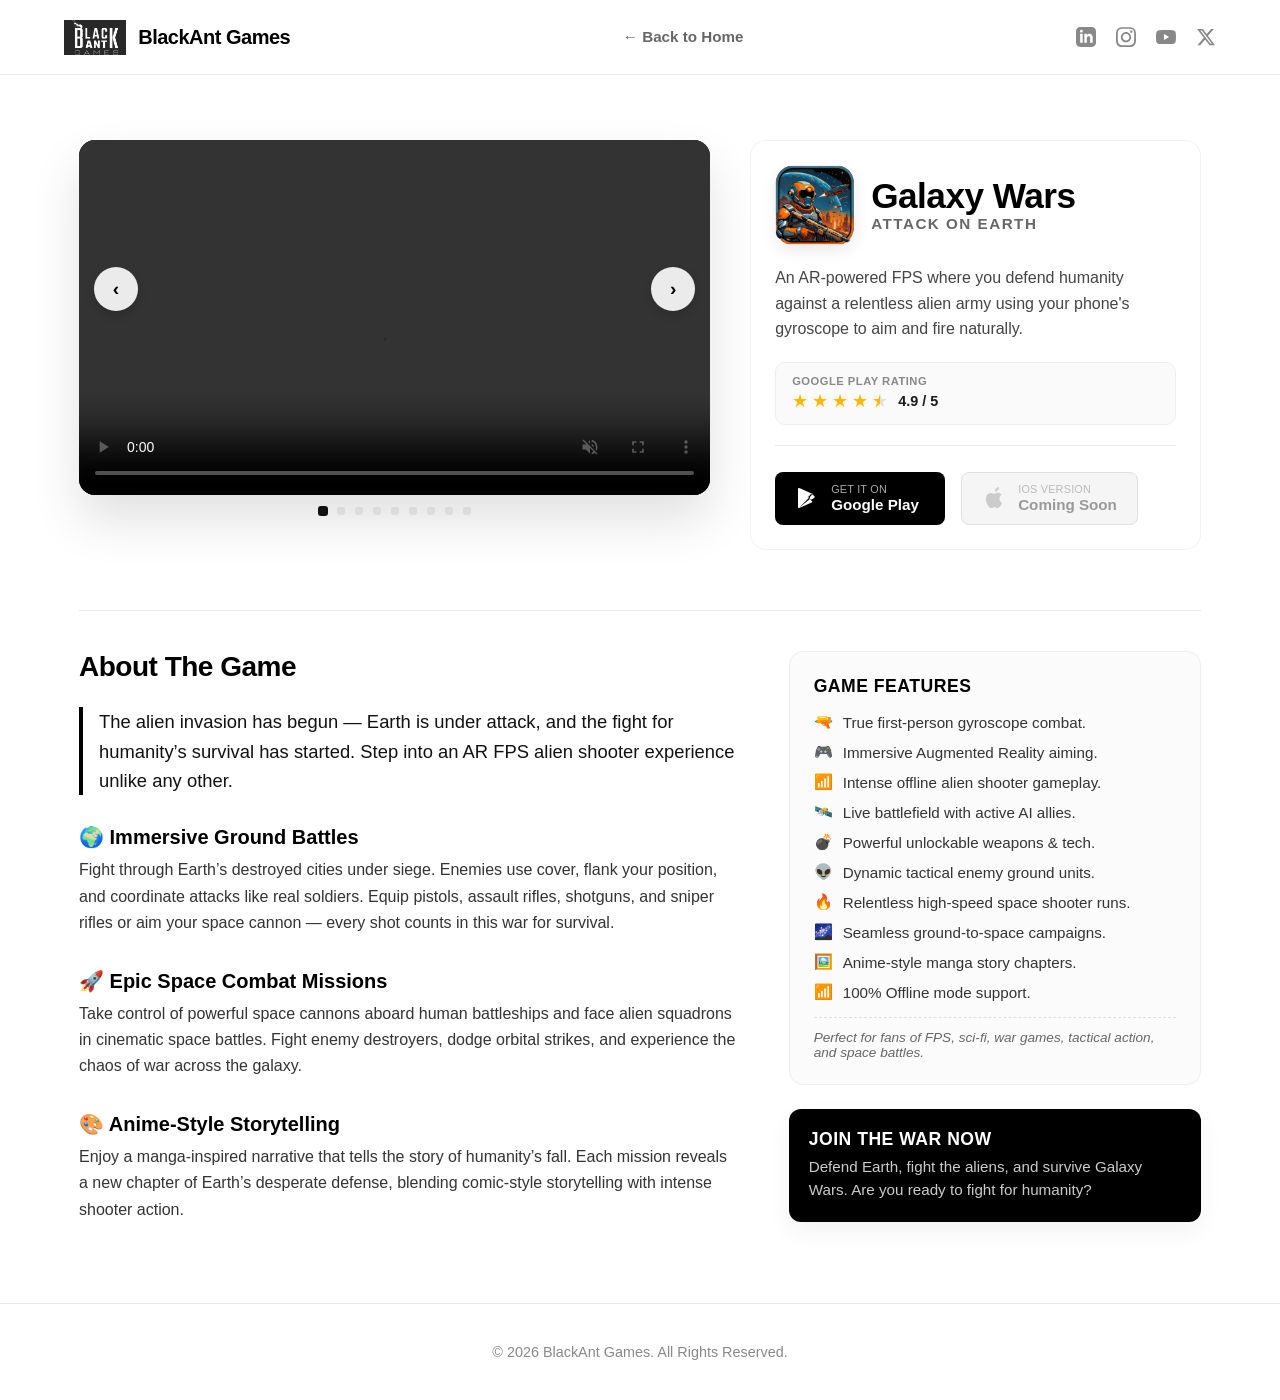
==== games/galaxy-wars.html @ 44670970 "WP_1: Added a new web page style, content and mechanism to populate it from config files" ====
<!DOCTYPE html>
<html lang="en">
<head>
    <meta charset="UTF-8">
    <meta name="viewport" content="width=device-width, initial-scale=1.0">
    <title>Galaxy Wars: Attack on Earth - BlackAnt Games</title>
    <meta name="description" content="Defend humanity from an unprecedented alien invasion. Pilot advanced starfighters and engage in epic space battles in Galaxy Wars: Attack on Earth.">
    <meta property="og:title" content="Galaxy Wars: Attack on Earth">
    <meta property="og:description" content="Engage in cinematic intergalactic dogfights. Download now on Android.">
    <meta property="og:image" content="../games_previews/gw_aoe/gw_aoe_promo.png">
    
    <link rel="icon" type="image/png" href="../assets/logo.png">
    <link rel="stylesheet" href="../style.css">
</head>
<body class="game-detail-page">

    <div class="game-page-bg" style="background-image: url('../games_previews/gw_aoe/gw_aoe_promo.png');"></div>

    <header class="site-header">
        <div class="logo-container">
            <img src="../assets/logo.png" alt="BlackAnt Games Logo" class="studio-logo" onerror="this.style.display='none';">
            <span class="logo-text">BlackAnt Games</span>
        </div>
        
        <nav class="main-nav">
            <ul>
                <li><a href="../index.html">← Back to Home</a></li>
            </ul>
        </nav>

        <div class="social-links">
            <a href="#" target="_blank" rel="noopener" aria-label="LinkedIn">
                <svg viewBox="0 0 24 24" xmlns="http://www.w3.org/2000/svg"><path d="M19 0h-14c-2.761 0-5 2.239-5 5v14c0 2.761 2.239 5 5 5h14c2.762 0 5-2.239 5-5v-14c0-2.761-2.238-5-5-5zm-11 19h-3v-11h3v11zm-1.5-12.268c-.966 0-1.75-.79-1.75-1.764s.784-1.764 1.75-1.764 1.75.79 1.75 1.764-.783 1.764-1.75 1.764zm13.5 12.268h-3v-5.604c0-3.368-4-3.113-4 0v5.604h-3v-11h3v1.765c1.396-2.586 7-2.777 7 2.476v6.759z"/></svg>
            </a>
            <a href="#" target="_blank" rel="noopener" aria-label="Instagram">
                <svg viewBox="0 0 24 24" xmlns="http://www.w3.org/2000/svg"><path d="M12 2.163c3.204 0 3.584.012 4.85.07 3.252.148 4.771 1.691 4.919 4.919.058 1.265.069 1.645.069 4.849 0 3.205-.012 3.584-.069 4.849-.149 3.225-1.664 4.771-4.919 4.919-1.266.058-1.644.07-4.85.07-3.204 0-3.584-.012-4.849-.07-3.26-.149-4.771-1.699-4.919-4.92-.058-1.265-.07-1.644-.07-4.849 0-3.204.013-3.583.07-4.849.149-3.227 1.664-4.771 4.919-4.919 1.266-.057 1.645-.069 4.849-.069zm0-2c-3.259 0-3.667.014-4.947.072-4.358.2-6.78 2.618-6.98 6.98-.059 1.281-.073 1.689-.073 4.948 0 3.259.014 3.668.072 4.948.2 4.358 2.618 6.78 6.98 6.98 1.281.058 1.689.072 4.948.072 3.259 0 3.668-.014 4.948-.072 4.354-.2 6.782-2.618 6.979-6.98.059-1.28.073-1.689.073-4.948 0 3.259-.014-3.667-.072-4.947-.196-4.354-2.617-6.78-6.979-6.98-1.281-.059-1.69-.073-4.949-.073zm0 5.838c-3.403 0-6.162 2.759-6.162 6.162s2.759 6.163 6.162 6.163 6.162-2.759 6.162-6.163c0-3.403-2.759-6.162-6.162-6.162zm0 10.162c-2.209 0-4-1.79-4-4 0-2.209 1.791-4 4-4s4 1.791 4 4c0 2.21-1.791 4-4 4zm6.406-11.845c-.796 0-1.441.645-1.441 1.44s.645 1.44 1.441 1.44c.795 0 1.439-.645 1.439-1.44s-.644-1.44-1.439-1.44z"/></svg>
            </a>
            <a href="#" target="_blank" rel="noopener" aria-label="YouTube">
                <svg viewBox="0 0 24 24" xmlns="http://www.w3.org/2000/svg"><path d="M23.498 6.186a3.016 3.016 0 0 0-2.122-2.136C19.505 3.545 12 3.545 12 3.545s-7.505 0-9.377.505A3.017 3.017 0 0 0 .502 6.186C0 8.07 0 12 0 12s0 3.93.502 5.814a3.016 3.016 0 0 0 2.122 2.136c1.871.505 9.376.505 9.376.505s7.505 0 9.377-.505a3.015 3.015 0 0 0 2.122-2.136C24 15.93 24 12 24 12s0-3.93-.502-5.814zM9.545 15.568V8.432L15.818 12l-6.273 3.568z"/></svg>
            </a>
            <a href="#" target="_blank" rel="noopener" aria-label="X">
                <svg viewBox="0 0 24 24" xmlns="http://www.w3.org/2000/svg"><path d="M18.244 2.25h3.308l-7.227 8.26 8.502 11.24H16.17l-5.214-6.817L4.99 21.75H1.68l7.73-8.835L1.254 2.25H8.08l4.713 6.231zm-1.161 17.52h1.833L7.084 4.126H5.117z"/></svg>
            </a>
        </div>
    </header>

    <main class="game-hub-container">
        
        <div class="game-hub-upper-grid">
            
            <div class="game-hub-media-side">
                <div class="game-media-side" id="slider-galaxy-wars">
                    <button class="slider-arrow arrow-left" aria-label="Previous Frame">&#8249;</button>
                    <div class="slider-viewport">
                        <div class="slide-item active" data-type="video">
                            <video muted playsinline autoplay controls src="../games_previews/gw_aoe/GW_AoE_GamePlayTrailer.mp4"></video>
                        </div>
                        <div class="slide-item" data-type="image">
                            <img src="../games_previews/gw_aoe/gw_aoe_1.png" alt="Galaxy Wars combat on land">
                        </div>
                        <div class="slide-item" data-type="image">
                            <img src="../games_previews/gw_aoe/gw_aoe_2.png" alt="Galaxy Wars space combat">
                        </div>
                        <div class="slide-item" data-type="image">
                            <img src="../games_previews/gw_aoe/gw_aoe_3.png" alt="Galaxy Wars comic story">
                        </div>
                        <div class="slide-item" data-type="image">
                            <img src="../games_previews/gw_aoe/gw_aoe_4.png" alt="Galaxy Wars space cruisers fighting">
                        </div>
                        <div class="slide-item" data-type="image">
                            <img src="../games_previews/gw_aoe/gw_aoe_5.png" alt="Galaxy Wars multiple weapons">
                        </div>
                        <div class="slide-item" data-type="image">
                            <img src="../games_previews/gw_aoe/gw_aoe_6.png" alt="Galaxy Wars turret heavyfire weapons">
                        </div>
                        <div class="slide-item" data-type="image">
                            <img src="../games_previews/gw_aoe/gw_aoe_7.png" alt="Galaxy Wars enhanced interaction with gyroscope">
                        </div>
                        <div class="slide-item" data-type="image">
                            <img src="../games_previews/gw_aoe/gw_aoe_8.png" alt="Galaxy Wars play online comic image">
                        </div>
                    </div>
                    <button class="slider-arrow arrow-right" aria-label="Next Frame">&#8250;</button>
                </div>
                
                <div class="slider-dots-container">
                    <button class="slider-dot active" data-slide="0"></button>
                    <button class="slider-dot" data-slide="1"></button>
                    <button class="slider-dot" data-slide="2"></button>
                    <button class="slider-dot" data-slide="3"></button>
                    <button class="slider-dot" data-slide="4"></button>
                    <button class="slider-dot" data-slide="5"></button>
                    <button class="slider-dot" data-slide="6"></button>
                    <button class="slider-dot" data-slide="7"></button>
                    <button class="slider-dot" data-slide="8"></button>
                </div>
            </div>

            <div class="game-hub-info-side">
                <div class="game-hub-identity">
                    <img src="../games_previews/gw_aoe/GW_AoE_Icon.png" alt="Galaxy Wars Icon" class="game-hub-icon">
                    <div class="game-hub-title-block">
                        <h1>Galaxy Wars</h1>
                        <span class="game-hub-subtitle">Attack on Earth</span>
                    </div>
                </div>

                <p class="game-hub-summary">
                    An AR-powered FPS where you defend humanity against a relentless alien army using your phone's gyroscope to aim and fire naturally.
                </p>

                <div class="rating-badge-container">
                    <div class="store-rating-card">
                        <span class="store-name-label">Google Play Rating</span>
                        <div class="stars-row">
                            <span class="star-filled">★</span>
                            <span class="star-filled">★</span>
                            <span class="star-filled">★</span>
                            <span class="star-filled">★</span>
                            <span class="star-half">★</span>
                            <span class="rating-number">4.9 / 5</span>
                        </div>
                    </div>
                </div>

                <div class="hub-action-panel">
                    <div class="store-buttons-container">
                        <a href="https://play.google.com/store/apps/details?id=com.blackantgames.galaxywars" target="_blank" rel="noopener" class="btn-store">
                            <svg viewBox="0 0 24 24" xmlns="http://www.w3.org/2000/svg">
                                <path d="M3.609 1.814L13.783 12 3.609 22.186A2.235 2.235 0 0 1 3 20.63V3.37a2.235 2.235 0 0 1 .609-1.556zm11.29 9.071l2.766-2.765L4.85 2.193a1.442 1.442 0 0 0-1.04-.153l11.089 10.845zm4.234 1.115l-3.125 1.785-2.85-2.85 2.85-2.85 3.125 1.785a1.433 1.433 0 0 1 0 2.13zM4.85 21.807l12.815-5.927-2.766-2.766L3.81 21.96a1.442 1.442 0 0 0 1.04-.153z"/>
                            </svg>
                            <div class="btn-text-wrapper">
                                <span class="btn-text-small">Get it on</span>
                                <span class="btn-text-large">Google Play</span>
                            </div>
                        </a>

                        <div class="btn-store store-unavailable" title="iOS Version Coming Soon">
                            <svg viewBox="0 0 24 24" xmlns="http://www.w3.org/2000/svg">
                                <path d="M18.71 19.5c-.83 1.24-1.71 2.45-3.05 2.47-1.34.03-1.77-.79-3.29-.79-1.53 0-2 .77-3.27.82-1.31.05-2.3-1.32-3.14-2.53C4.25 17 2.94 12.45 4.7 9.39c.87-1.52 2.43-2.48 4.12-2.51 1.28-.02 2.5.87 3.29.87.78 0 2.26-1.07 3.81-.91.65.03 2.47.26 3.64 1.98-.09.06-2.17 1.28-2.15 3.81.03 3.02 2.65 4.03 2.68 4.04-.03.07-.42 1.44-1.38 2.83M15.97 4.17c.66-.81 1.11-1.93.99-3.06-1 .04-2.21.67-2.93 1.49-.62.69-1.16 1.84-1.01 2.96 1.12.09 2.27-.56 2.95-1.39z"/>
                            </svg>
                            <div class="btn-text-wrapper">
                                <span class="btn-text-small">iOS Version</span>
                                <span class="btn-text-large">Coming Soon</span>
                            </div>
                        </div>
                    </div>
                </div>
            </div>
        </div>

        <div class="game-hub-lower-details">
            <hr class="section-divider">
            
            <div class="details-layout-wrapper">
                <div class="details-main-narrative">
                    <h2 class="details-heading">About The Game</h2>
                    <p class="font-important">
                        The alien invasion has begun — Earth is under attack, and the fight for humanity’s survival has started. Step into an AR FPS alien shooter experience unlike any other.
                    </p>
                    
                    <div class="hub-features-showcase">
                        <div class="feature-pillar">
                            <h3>🌍 Immersive Ground Battles</h3>
                            <p>Fight through Earth’s destroyed cities under siege. Enemies use cover, flank your position, and coordinate attacks like real soldiers. Equip pistols, assault rifles, shotguns, and sniper rifles or aim your space cannon — every shot counts in this war for survival.</p>
                        </div>

                        <div class="feature-pillar">
                            <h3>🚀 Epic Space Combat Missions</h3>
                            <p>Take control of powerful space cannons aboard human battleships and face alien squadrons in cinematic space battles. Fight enemy destroyers, dodge orbital strikes, and experience the chaos of war across the galaxy.</p>
                        </div>

                        <div class="feature-pillar">
                            <h3>🎨 Anime-Style Storytelling</h3>
                            <p>Enjoy a manga-inspired narrative that tells the story of humanity’s fall. Each mission reveals a new chapter of Earth’s desperate defense, blending comic-style storytelling with intense shooter action.</p>
                        </div>
                    </div>
                </div>

                <div class="details-sidebar-checklist">
                    <div class="hub-features-list">
                        <h3>Game Features</h3>
                        <ul>
                            <li><span>🔫</span> True first-person gyroscope combat.</li>
                            <li><span>🎮</span> Immersive Augmented Reality aiming.</li>
                            <li><span>📶</span> Intense offline alien shooter gameplay.</li>
                            <li><span>🛰️</span> Live battlefield with active AI allies.</li>
                            <li><span>💣</span> Powerful unlockable weapons & tech.</li>
                            <li><span>👽</span> Dynamic tactical enemy ground units.</li>
                            <li><span>🔥</span> Relentless high-speed space shooter runs.</li>
                            <li><span>🌌</span> Seamless ground-to-space campaigns.</li>
                            <li><span>🖼️</span> Anime-style manga story chapters.</li>
                            <li><span>📶</span> 100% Offline mode support.</li>
                        </ul>
                        <p class="audience-tag">Perfect for fans of FPS, sci-fi, war games, tactical action, and space battles.</p>
                    </div>
                    
                    <div class="closing-cta-card">
                        <h4>Join the War Now</h4>
                        <p>Defend Earth, fight the aliens, and survive Galaxy Wars. Are you ready to fight for humanity?</p>
                    </div>
                </div>
            </div>
        </div>
    </main>

    <footer class="site-footer">
        <p>&copy; 2026 BlackAnt Games. All Rights Reserved.</p>
    </footer>

    <script>
        document.addEventListener("DOMContentLoaded", () => {
            const sliderContainer = document.getElementById("slider-galaxy-wars");
            const slides = sliderContainer.querySelectorAll(".slide-item");
            const leftArrow = sliderContainer.querySelector(".arrow-left");
            const rightArrow = sliderContainer.querySelector(".arrow-right");
            
            // FIXED: Using a generic document find rule since parents have rearranged
            const dots = document.querySelectorAll(".slider-dots-container .slider-dot");
            
            let currentIndex = 0;
            let rotationTimer = null;

            function clearRotationTimer() { if (rotationTimer) clearInterval(rotationTimer); }
            
            function startRotationTimer() {
                clearRotationTimer();
                if (slides[currentIndex].getAttribute("data-type") === "image") {
                    rotationTimer = setInterval(() => { showSlide(currentIndex + 1); }, 5000);
                }
            }

            function showSlide(index) {
                if (slides[currentIndex].getAttribute("data-type") === "video") {
                    const vid = slides[currentIndex].querySelector("video");
                    vid.pause(); 
                    vid.currentTime = 0;
                }
                
                slides[currentIndex].classList.remove("active");
                if(dots[currentIndex]) dots[currentIndex].classList.remove("active");
                
                currentIndex = (index + slides.length) % slides.length;
                
                slides[currentIndex].classList.add("active");
                if(dots[currentIndex]) dots[currentIndex].classList.add("active");

                if (slides[currentIndex].getAttribute("data-type") === "video") {
                    clearRotationTimer();
                    slides[currentIndex].querySelector("video").play().catch(() => {});
                } else {
                    startRotationTimer();
                }
            }

            // FIXED: Added the video listener so the browser knows exactly when to auto-advance
            const trailerVideo = sliderContainer.querySelector("video");
            if (trailerVideo) {
                trailerVideo.addEventListener("ended", () => {
                    showSlide(currentIndex + 1);
                });
            }

            leftArrow.addEventListener("click", () => showSlide(currentIndex - 1));
            rightArrow.addEventListener("click", () => showSlide(currentIndex + 1));
            
            // FIXED: Standard loop index mapping fix for active manual selections
            dots.forEach((dot, i) => {
                dot.addEventListener("click", () => { if(i !== currentIndex) showSlide(i); });
            });
            
            // Kickstart initial slide configuration setup
            if (slides[currentIndex].getAttribute("data-type") === "video") {
                clearRotationTimer();
                if (trailerVideo) trailerVideo.play().catch(() => {});
            } else {
                startRotationTimer();
            }
        });
    </script>
</body>
</html>
---- style.css ----
/* GLOBAL STYLES */
* {
    margin: 0;
    padding: 0;
    box-sizing: border-box;
}

html {
    scroll-behavior: smooth;
    font-family: -apple-system, BlinkMacSystemFont, 'Segoe UI', Roboto, Helvetica, Arial, sans-serif;
    background-color: #ffffff;
    color: #1a1a1a;
}

/* TOP HEADER NAVBAR */
.site-header {
    position: fixed;
    top: 0;
    left: 0;
    width: 100%;
    height: 75px;
    background: rgba(255, 255, 255, 0.95);
    backdrop-filter: blur(10px);
    display: flex;
    justify-content: space-between;
    align-items: center;
    padding: 0 5%;
    z-index: 1000;
    border-bottom: 1px solid #eaeaea;
}

.logo-container {
    display: flex;
    align-items: center;
    gap: 12px;
}

.studio-logo {
    height: 35px;
    width: auto;
}

.logo-text {
    font-weight: 800;
    font-size: 1.25rem;
    letter-spacing: -0.5px;
    color: #000;
}

.main-nav ul {
    display: flex;
    list-style: none;
    gap: 35px;
}

.main-nav a {
    color: #666;
    text-decoration: none;
    font-weight: 600;
    font-size: 0.95rem;
    transition: color 0.2s ease;
}

.main-nav a:hover {
    color: #000;
}

.social-links {
    display: flex;
    gap: 20px; /* Margins spacing layout structure gap */
    align-items: center;
}

.social-links a {
    display: flex;
    align-items: center;
    justify-content: center;
    text-decoration: none;
    transition: transform 0.2s ease;
}

/* Specific SVG Icon Resizing and Palette Adaptability Hooks */
.social-links svg {
    width: 20px;
    height: 20px;
    fill: #888888; /* Matches your studio's clean slate grey interface style */
    transition: fill 0.2s ease;
}

/* Hover transitions shift vector geometry seamlessly to pure charcoal black */
.social-links a:hover svg {
    fill: #000000;
}

.social-links a:hover {
    transform: translateY(-1px); /* Adds a premium subtle lift effect on hover */
}

/* HERO SECTION */
.hero-section {
    padding: 160px 5% 100px 5%;
    background: radial-gradient(circle at 90% 10%, #f3f4f6 0%, #ffffff 60%);
    text-align: center;
    border-bottom: 1px solid #eaeaea;
}

.hero-inner {
    max-width: 850px;
    margin: 0 auto;
}

.badge {
    display: inline-block;
    padding: 6px 16px;
    background: #1a1a1a;
    color: #fff;
    font-size: 0.8rem;
    font-weight: 700;
    text-transform: uppercase;
    letter-spacing: 1px;
    border-radius: 50px;
    margin-bottom: 25px;
}

.hero-section h1 {
    font-size: 3.5rem;
    font-weight: 800;
    line-height: 1.15;
    letter-spacing: -1.5px;
    color: #000;
    margin-bottom: 24px;
}

.hero-section p {
    font-size: 1.35rem;
    line-height: 1.6;
    color: #555;
}

/* INDIVIDUAL GAME SECTIONS WITCH TRANSPARENT PROMO BACKGROUNDS */
.game-entry-section {
    position: relative;
    width: 100%;
    /* CHANGED: Boosted padding to give content massive breathing room inside */
    padding: 100px 0; 
    /* NEW: Added a deep margin below each game section so they don't touch */
    margin-bottom: 120px; 
    display: flex;
    justify-content: center;
    align-items: center;
    overflow: hidden;
    /* NEW: Smooth clip rounding so the background images feel like standalone cards */
    border-radius: 24px; 
    box-shadow: 0 20px 40px rgba(0, 0, 0, 0.02);
}

.game-entry-section:last-of-type {
    margin-bottom: 40px;
}

.game-entry-section:nth-child(even) {
    background-color: #f9f9f9;
}

/* Semi-transparent absolute canvas background layer */
.game-section-bg {
    position: absolute;
    top: 0;
    left: 0;
    width: 100%;
    height: 100%;
    background-size: cover;
    background-position: center;
    opacity: 0.5;
    pointer-events: none;
    z-index: 1;
}

/* ENLARGED GRID MEDIA PRESENTATION LAYOUT BLOCK */
.game-card-grid {
    position: relative;
    max-width: 1250px;
    width: 100%;
    display: grid;
    grid-template-columns: 1fr 1.4fr;
    gap: 60px;
    align-items: center;
    z-index: 2;
}

/* Left Content Custom Modifications */
.game-info-side h2 {
    font-size: 2.5rem;
    font-weight: 800;
    letter-spacing: -1px;
    margin-bottom: 20px;
}

/* GAME TITLE & ICON CONTAINER */
.game-title-container {
    display: flex;
    align-items: center;
    gap: 16px; /* Space between the game icon and title text */
    margin-bottom: 20px;
}

.game-title-link {
    color: #000;
    text-decoration: none;
    transition: opacity 0.2s ease, color 0.2s ease;
}

.game-title-link:hover {
    color: #444;
    text-decoration: underline;
}

.game-info-side p {
    font-size: 1.1rem;
    line-height: 1.65;
    color: #333;
    margin-bottom: 35px;
}

.game-title-icon {
    width: 92px;
    height: 92px;
    border-radius: 12px; /* Smooth rounded squircle profile matching App Store aesthetic */
    object-fit: cover;
    box-shadow: 0 4px 12px rgba(0, 0, 0, 0.08); /* Soft drop shadow to elevate the icon */
    flex-shrink: 0; /* Prevents the image from squishing if titles are long */
}

/* Override the default h2 margin since it's handled by the parent container now */
.game-info-side .game-title-container h2 {
    margin-bottom: 0; 
}

/* STORE BADGE CONTAINER */
.store-buttons-container {
    display: flex;
    gap: 16px;
    flex-wrap: wrap;
    margin-top: 10px;
}

/* HIGH-END STORE BUTTONS */
.btn-store {
    display: inline-flex;
    align-items: center;
    gap: 12px;
    padding: 10px 20px;
    background-color: #000000;
    color: #ffffff;
    text-decoration: none;
    border-radius: 8px;
    transition: background-color 0.2s ease, transform 0.2s ease;
    min-width: 170px;
}

.btn-store:hover {
    background-color: #222222;
    transform: translateY(-2px);
}

/* SVG Icon Scaling */
.btn-store svg {
    width: 24px;
    height: 24px;
    fill: #ffffff;
    flex-shrink: 0;
}

/* Inside Layout Text Column Wrapper */
.btn-text-wrapper {
    display: flex;
    flex-direction: column;
    align-items: flex-start;
    line-height: 1.2;
}

/* Small Upper Label */
.btn-text-small {
    font-size: 0.68rem;
    font-weight: 500;
    letter-spacing: 0.2px;
    text-transform: uppercase;
    color: #aaaaaa;
}

/* Big Lower Title */
.btn-text-large {
    font-size: 0.95rem;
    font-weight: 700;
    color: #ffffff;
}

/* Right Media Slider Container Layout */
.game-media-side {
    position: relative;
    border-radius: 16px;
    overflow: hidden;
    box-shadow: 0 25px 50px rgba(0, 0, 0, 0.12);
    background: #000;
    aspect-ratio: 16 / 9;
    width: 100%;
}

.slider-viewport {
    position: relative;
    width: 100%;
    height: 100%;
}

/* Make all items stack on top of each other and fade out by default */
.slide-item {
    position: absolute;
    top: 0;
    left: 0;
    width: 100%;
    height: 100%;
    opacity: 0;
    z-index: 1;
    pointer-events: none;
    transition: opacity 0.35s ease-in-out;
}

/* Smoothly fade in the active asset track item element */
.slide-item.active {
    opacity: 1;
    z-index: 2;
    pointer-events: auto;
}

.slide-item img, .slide-item video {
    width: 100%;
    height: 100%;
    object-fit: cover;
}

/* Slider UI Navigation Arrows - Shifted up slightly to not block native media video controls */
.slider-arrow {
    position: absolute;
    top: 42%;
    transform: translateY(-50%);
    background: rgba(255, 255, 255, 0.9);
    border: none;
    width: 44px;
    height: 44px;
    border-radius: 50%;
    font-size: 1.2rem;
    font-weight: bold;
    cursor: pointer;
    display: flex;
    align-items: center;
    justify-content: center;
    box-shadow: 0 4px 10px rgba(0,0,0,0.15);
    z-index: 10;
    transition: background-color 0.2s, transform 0.2s;
}

.slider-arrow:hover {
    background: #ffffff;
    transform: translateY(-50%) scale(1.05);
}

/* DETACHED SLIDER DOTS NAVIGATION (Moved below the media) */
.slider-dots-container {
    display: flex;
    justify-content: center;
    gap: 10px;
    padding: 12px 0 0 0;
    background: transparent;
    backdrop-filter: none;
}

/* INDIVIDUAL DOT LAYER STYLE */
.slider-dot {
    width: 8px;
    height: 8px;
    border-radius: 30%;
    background-color: #EEEEEE;
    border: none;
    cursor: pointer;
    padding: 0;
    transition: background-color 0.2s ease, transform 0.2s ease;
}

/* ACTIVE STATE DOT */
.slider-dot.active {
    background-color: #111111;
    transform: scale(1.25);
}

.slider-dot:hover {
    background-color: #AAAAAA;
}

.arrow-left { left: 15px; }
.arrow-right { right: 15px; }

/* LOADING/FOOTER STATES */
.loading-state {
    text-align: center;
    padding: 100px;
    font-size: 1.2rem;
    color: #666;
}

.site-footer {
    text-align: center;
    padding: 40px 0;
    font-size: 0.9rem;
    color: #888;
    border-top: 1px solid #eaeaea;
}

@media (max-width: 900px) {
    .game-card-grid {
        grid-template-columns: 1fr;
        gap: 40px;
    }
    .hero-section h1 { font-size: 2.5rem; }
}

/* Clicking directly on a video shows standard native browser cursor interaction */
.slide-item[data-type="video"] video {
    cursor: default;
}

/* PORTFOLIO SECTION TITLE SETUP */
.portfolio-header {
    width: 100%;
    max-width: 1250px;
    margin: 100px auto 30px auto;
    padding: 0 5%;
    text-align: center;
}

.portfolio-header h2 {
    font-size: 2.75rem;
    font-weight: 800;
    letter-spacing: -1.5px;
    color: #000000;
    position: relative;
    display: inline-block;
}

.portfolio-sub {
    display: block;
    font-size: 0.85rem;
    font-weight: 700;
    text-transform: uppercase;
    letter-spacing: 2px;
    color: #888888;
    margin-bottom: 6px;
}



/* ==========================================================================
   GAME HUB / DETAIL SPECIFIC PAGE STYLES
   ========================================================================== */
.game-detail-page {
    background-color: #ffffff;
}

.game-hub-container {
    max-width: 1250px;
    margin: 140px auto 80px auto;
    padding: 0 5%;
    display: flex;
    flex-direction: column;
    gap: 40px;
}

/* Upper Two-Column Layout (Media vs Quick Specs) */
.game-hub-upper-grid {
    display: grid;
    grid-template-columns: 1.4fr 1fr;
    gap: 40px;
    align-items: start;
}

.game-hub-info-side {
    display: flex;
    flex-direction: column;
    gap: 20px;
    background: rgba(255, 255, 255, 0.6);
    backdrop-filter: blur(8px);
    padding: 24px;
    border-radius: 16px;
    border: 1px solid rgba(0, 0, 0, 0.05);
}

.game-hub-identity {
    display: flex;
    align-items: center;
    gap: 16px;
}

.game-hub-icon {
    width: 80px;
    height: 80px;
    border-radius: 16px;
    object-fit: cover;
    box-shadow: 0 6px 15px rgba(0,0,0,0.08);
}

.game-hub-title-block h1 {
    font-size: 2.2rem;
    font-weight: 800;
    line-height: 1.1;
    letter-spacing: -0.5px;
    color: #000000;
}

.game-hub-subtitle {
    font-size: 0.95rem;
    font-weight: 700;
    color: #666666;
    text-transform: uppercase;
    letter-spacing: 1.5px;
}

.game-hub-summary {
    font-size: 1rem;
    line-height: 1.6;
    color: #444444;
}

/* Rating Widgets */
.rating-badge-container {
    background: rgba(0, 0, 0, 0.02);
    border: 1px solid #eee;
    padding: 12px 16px;
    border-radius: 10px;
}

.store-rating-card {
    display: flex;
    flex-direction: column;
    gap: 4px;
}

.store-name-label {
    font-size: 0.7rem;
    text-transform: uppercase;
    font-weight: 700;
    letter-spacing: 0.5px;
    color: #888888;
}

.stars-row {
    display: flex;
    align-items: center;
    gap: 4px;
}

.star-filled { color: #ffb800; font-size: 1.1rem; }
.star-half { position: relative; display: inline-block; font-size: 1.1rem; color: #e0e0e0; }
.star-half::before { content: "★"; position: absolute; left: 0; top: 0; width: 50%; overflow: hidden; color: #ffb800; }
.rating-number { font-size: 0.9rem; font-weight: 700; color: #1a1a1a; margin-left: 6px; }

.hub-action-panel {
    border-top: 1px solid #eaeaea;
    padding-top: 16px;
}

/* Lower Section Full-Width Re-architecture */
.section-divider {
    border: 0;
    height: 1px;
    background: #eaeaea;
    margin: 20px 0 40px 0;
}

.details-layout-wrapper {
    display: grid;
    grid-template-columns: 1.6fr 1fr; /* Broad row space for narration text, compact right sidebar box */
    gap: 50px;
    align-items: start;
}

.details-heading {
    font-size: 1.75rem;
    font-weight: 800;
    letter-spacing: -0.5px;
    margin-bottom: 24px;
    color: #000;
}

.font-important {
    font-size: 1.15rem;
    line-height: 1.6;
    color: #111111;
    border-left: 4px solid #000;
    padding-left: 16px;
    margin-bottom: 30px;
}

.hub-features-showcase {
    display: flex;
    flex-direction: column;
    gap: 32px;
}

.feature-pillar h3 {
    font-size: 1.25rem;
    font-weight: 700;
    color: #000;
    margin-bottom: 8px;
}

.feature-pillar p {
    font-size: 1rem;
    line-height: 1.65;
    color: #333333;
}

/* Feature Checklist Sidebar Box */
.details-sidebar-checklist {
    display: flex;
    flex-direction: column;
    gap: 24px;
}

.hub-features-list {
    background: #fbfbfb;
    border: 1px solid #eee;
    padding: 24px;
    border-radius: 14px;
}

.hub-features-list h3 {
    font-size: 1.1rem;
    font-weight: 800;
    text-transform: uppercase;
    letter-spacing: 0.5px;
    margin-bottom: 16px;
    color: #000;
}

.hub-features-list ul {
    list-style: none;
    display: flex;
    flex-direction: column;
    gap: 12px;
}

.hub-features-list li {
    font-size: 0.95rem;
    color: #333;
    display: flex;
    align-items: center;
    gap: 10px;
}

.audience-tag {
    margin-top: 16px;
    font-size: 0.85rem;
    font-style: italic;
    color: #666;
    border-top: 1px dashed #ddd;
    padding-top: 12px;
}

.closing-cta-card {
    background: #000000;
    color: #ffffff;
    padding: 20px;
    border-radius: 12px;
    box-shadow: 0 10px 25px rgba(0,0,0,0.05);
}

.closing-cta-card h4 {
    font-size: 1.1rem;
    font-weight: 700;
    margin-bottom: 6px;
    text-transform: uppercase;
    letter-spacing: 0.5px;
}

.closing-cta-card p {
    font-size: 0.95rem;
    color: #cccccc;
    line-height: 1.5;
}

/* Disabled State For Store */
.btn-store.store-unavailable {
    background-color: #f5f5f5;
    border: 1px solid #e0e0e0;
    color: #aaaaaa;
    cursor: not-allowed;
    transform: none !important;
}
.btn-store.store-unavailable svg { fill: #cccccc; }
.btn-store.store-unavailable .btn-text-small { color: #bbbbbb; }
.btn-store.store-unavailable .btn-text-large { color: #999999; }

/* Responsive Scaling Viewport Overrides */
@media (max-width: 950px) {
    .game-hub-upper-grid, 
    .details-layout-wrapper {
        grid-template-columns: 1fr;
        gap: 30px;
    }
    .game-hub-container {
        margin-top: 110px;
    }
}



/* ==========================================================================
   DYNAMIC NEWS GRIDS DISPATCH STYLES
   ========================================================================== */
.news-container-section {
    padding: 100px 5% 120px 5%;
    background-color: #fafafa;
    border-top: 1px solid #eaeaea;
    border-bottom: 1px solid #eaeaea;
}

.news-cards-grid {
    max-width: 1250px;
    margin: 40px auto 0 auto;
    display: grid;
    grid-template-columns: repeat(auto-fit, minmax(450px, 1fr)); /* Dynamically shifts cards perfectly across monitor scales */
    gap: 30px;
}

/* Elegant Editorial Article Card Design */
.news-article-card {
    background-color: #ffffff;
    border: 1px solid #eaeaea;
    padding: 35px;
    border-radius: 16px;
    display: flex;
    flex-direction: column;
    gap: 16px;
    transition: transform 0.25s ease, box-shadow 0.25s ease;
}

.news-article-card:hover {
    transform: translateY(-4px);
    box-shadow: 0 15px 35px rgba(0, 0, 0, 0.04);
}

/* Card Header Components */
.news-card-metadata {
    display: flex;
    flex-wrap: wrap; /* Prevents text crowding on smaller screens */
    align-items: center;
    gap: 12px;
}

.news-card-badge {
    font-size: 0.75rem;
    font-weight: 700;
    text-transform: uppercase;
    letter-spacing: 0.5px;
    background-color: #1a1a1a;
    color: #ffffff;
    padding: 6px 12px;
    border-radius: 6px;
    display: inline-block;
}

.news-card-date {
    font-size: 0.85rem;
    font-weight: 600;
    color: #888888;
}

/* Card Typographic Setup */
.news-card-title {
    font-size: 1.4rem;
    font-weight: 800;
    line-height: 1.25;
    letter-spacing: -0.3px;
    color: #000000;
}

.news-card-body {
    font-size: 1rem;
    line-height: 1.6;
    color: #444444;
}

/* Responsive adjustment for small mobile interfaces */
@media (max-width: 550px) {
    .news-cards-grid {
        grid-template-columns: 1fr;
    }
    .news-article-card {
        padding: 24px;
    }
}
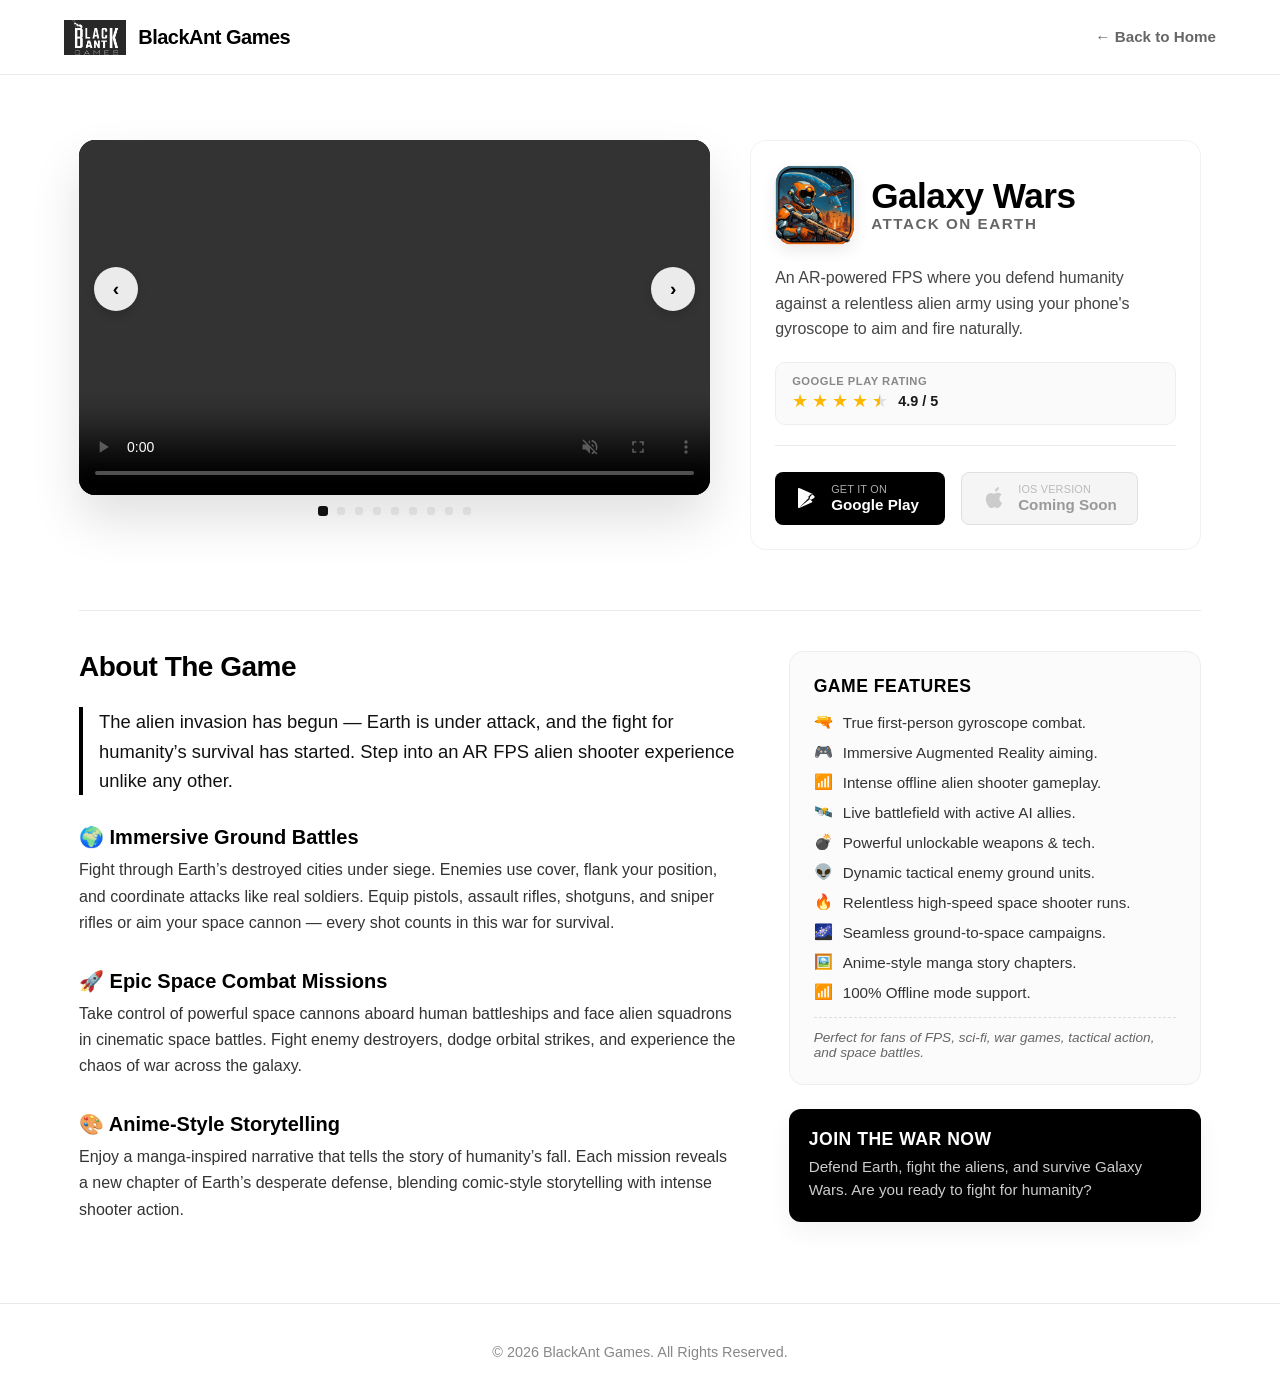
==== commit 7e5f903a: "Temporarly removed social media as it's not available yet" ====
--- a/games/galaxy-wars.html
+++ b/games/galaxy-wars.html
@@ -28,7 +28,7 @@
             </ul>
         </nav>
 
-        <div class="social-links">
+        <!--div class="social-links">
             <a href="#" target="_blank" rel="noopener" aria-label="LinkedIn">
                 <svg viewBox="0 0 24 24" xmlns="http://www.w3.org/2000/svg"><path d="M19 0h-14c-2.761 0-5 2.239-5 5v14c0 2.761 2.239 5 5 5h14c2.762 0 5-2.239 5-5v-14c0-2.761-2.238-5-5-5zm-11 19h-3v-11h3v11zm-1.5-12.268c-.966 0-1.75-.79-1.75-1.764s.784-1.764 1.75-1.764 1.75.79 1.75 1.764-.783 1.764-1.75 1.764zm13.5 12.268h-3v-5.604c0-3.368-4-3.113-4 0v5.604h-3v-11h3v1.765c1.396-2.586 7-2.777 7 2.476v6.759z"/></svg>
             </a>
@@ -41,7 +41,7 @@
             <a href="#" target="_blank" rel="noopener" aria-label="X">
                 <svg viewBox="0 0 24 24" xmlns="http://www.w3.org/2000/svg"><path d="M18.244 2.25h3.308l-7.227 8.26 8.502 11.24H16.17l-5.214-6.817L4.99 21.75H1.68l7.73-8.835L1.254 2.25H8.08l4.713 6.231zm-1.161 17.52h1.833L7.084 4.126H5.117z"/></svg>
             </a>
-        </div>
+        </div-->
     </header>
 
     <main class="game-hub-container">
